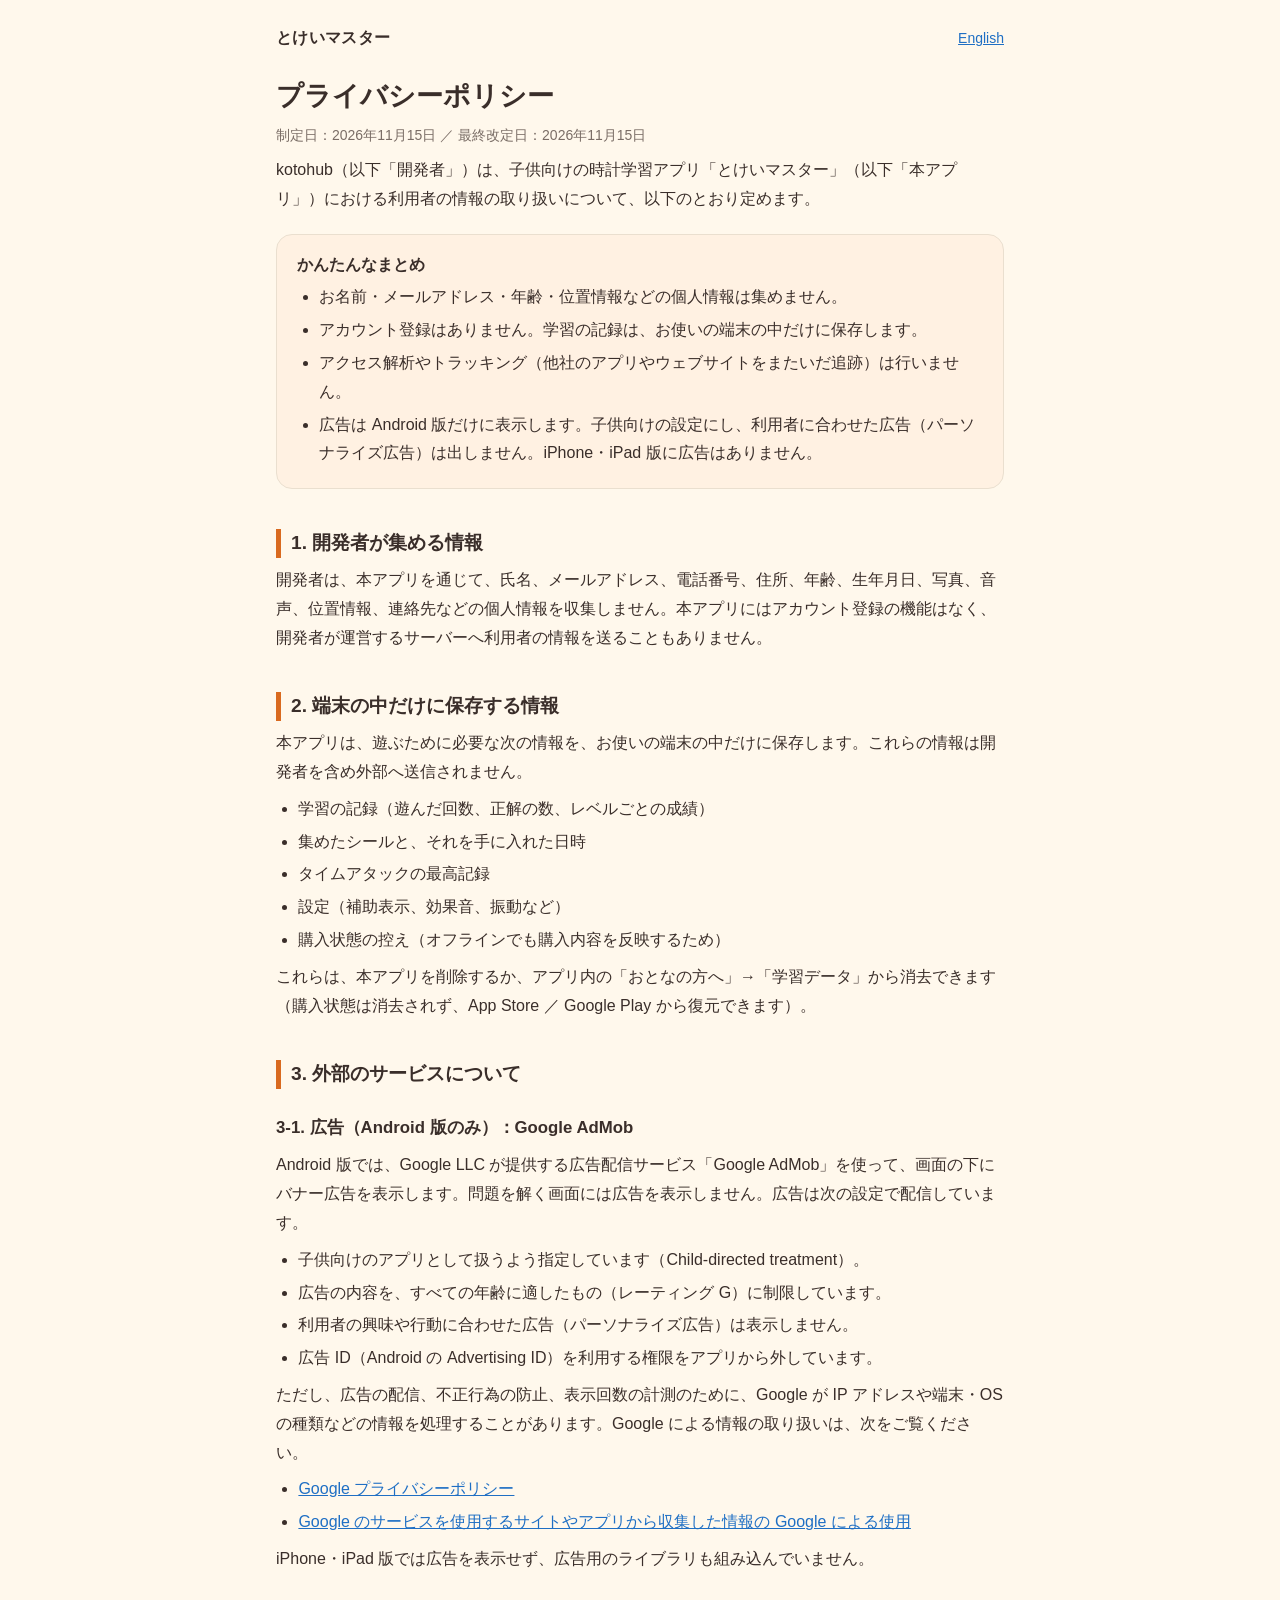
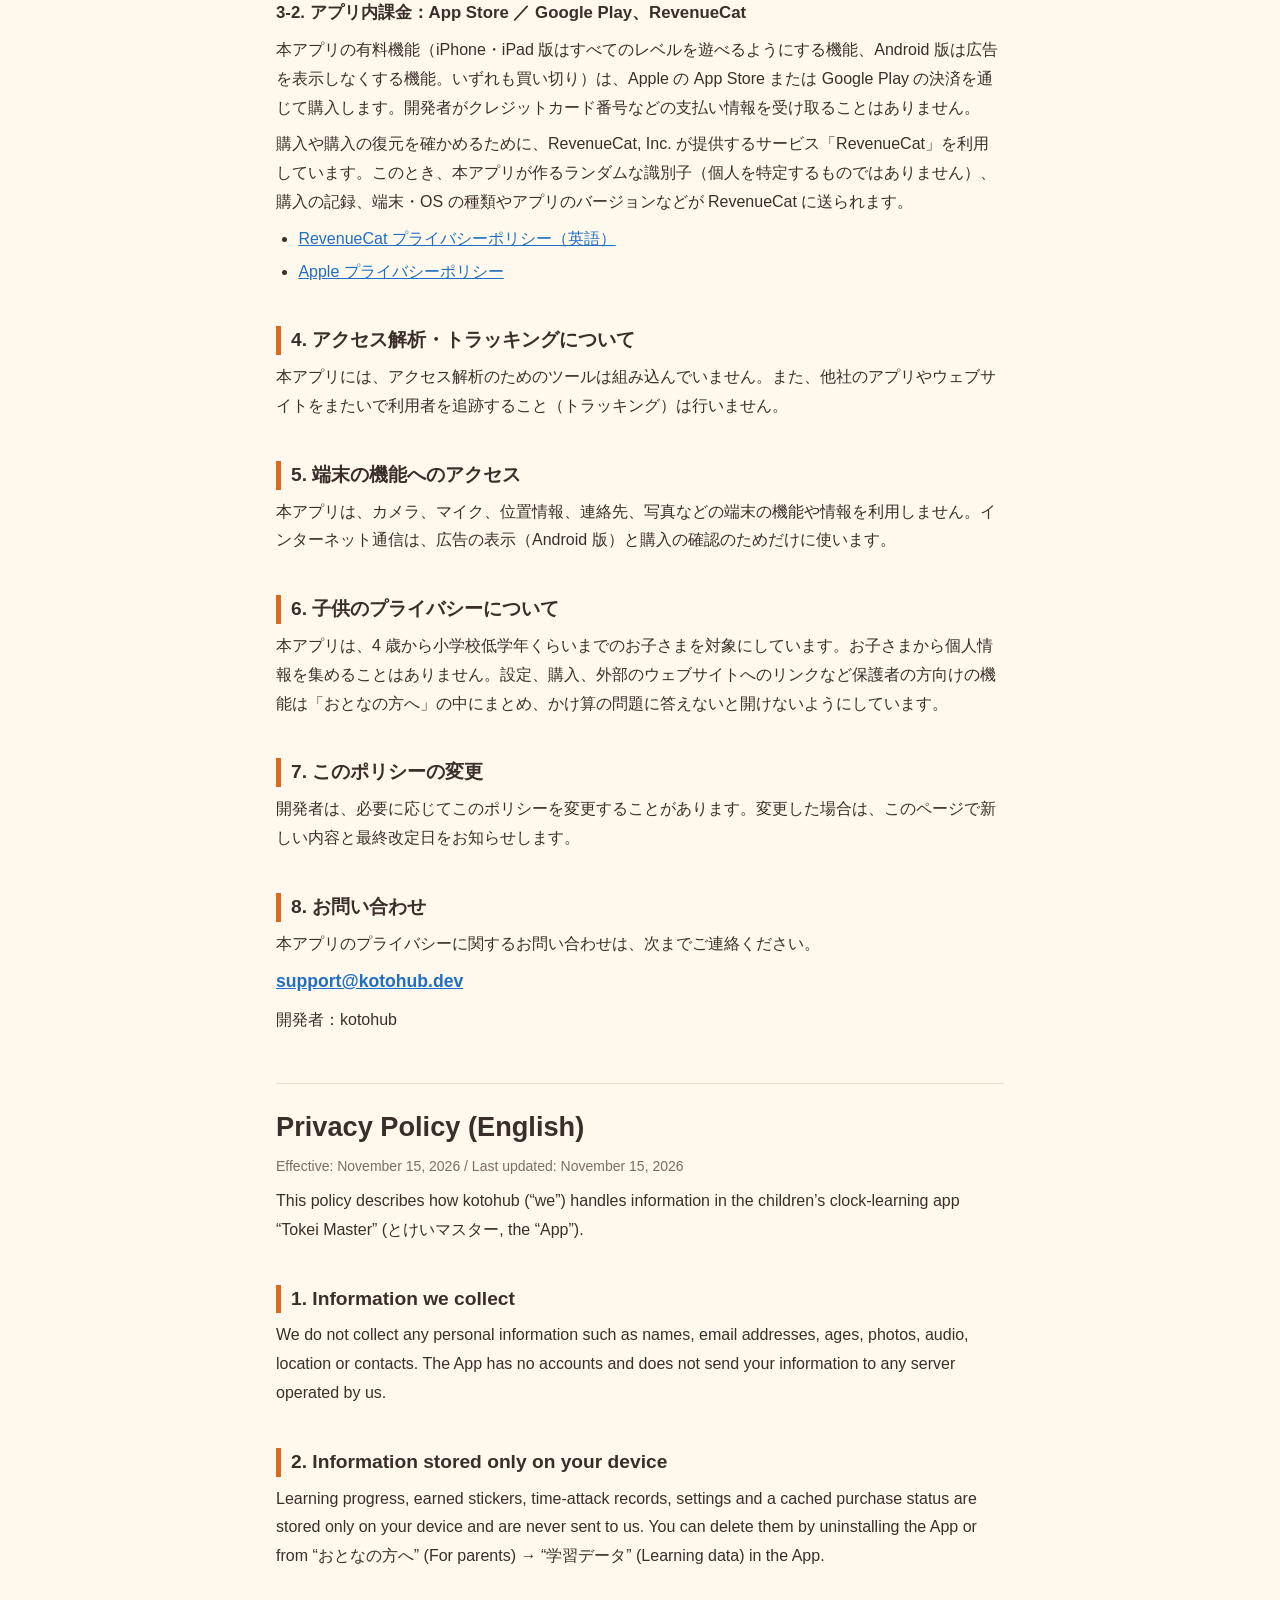
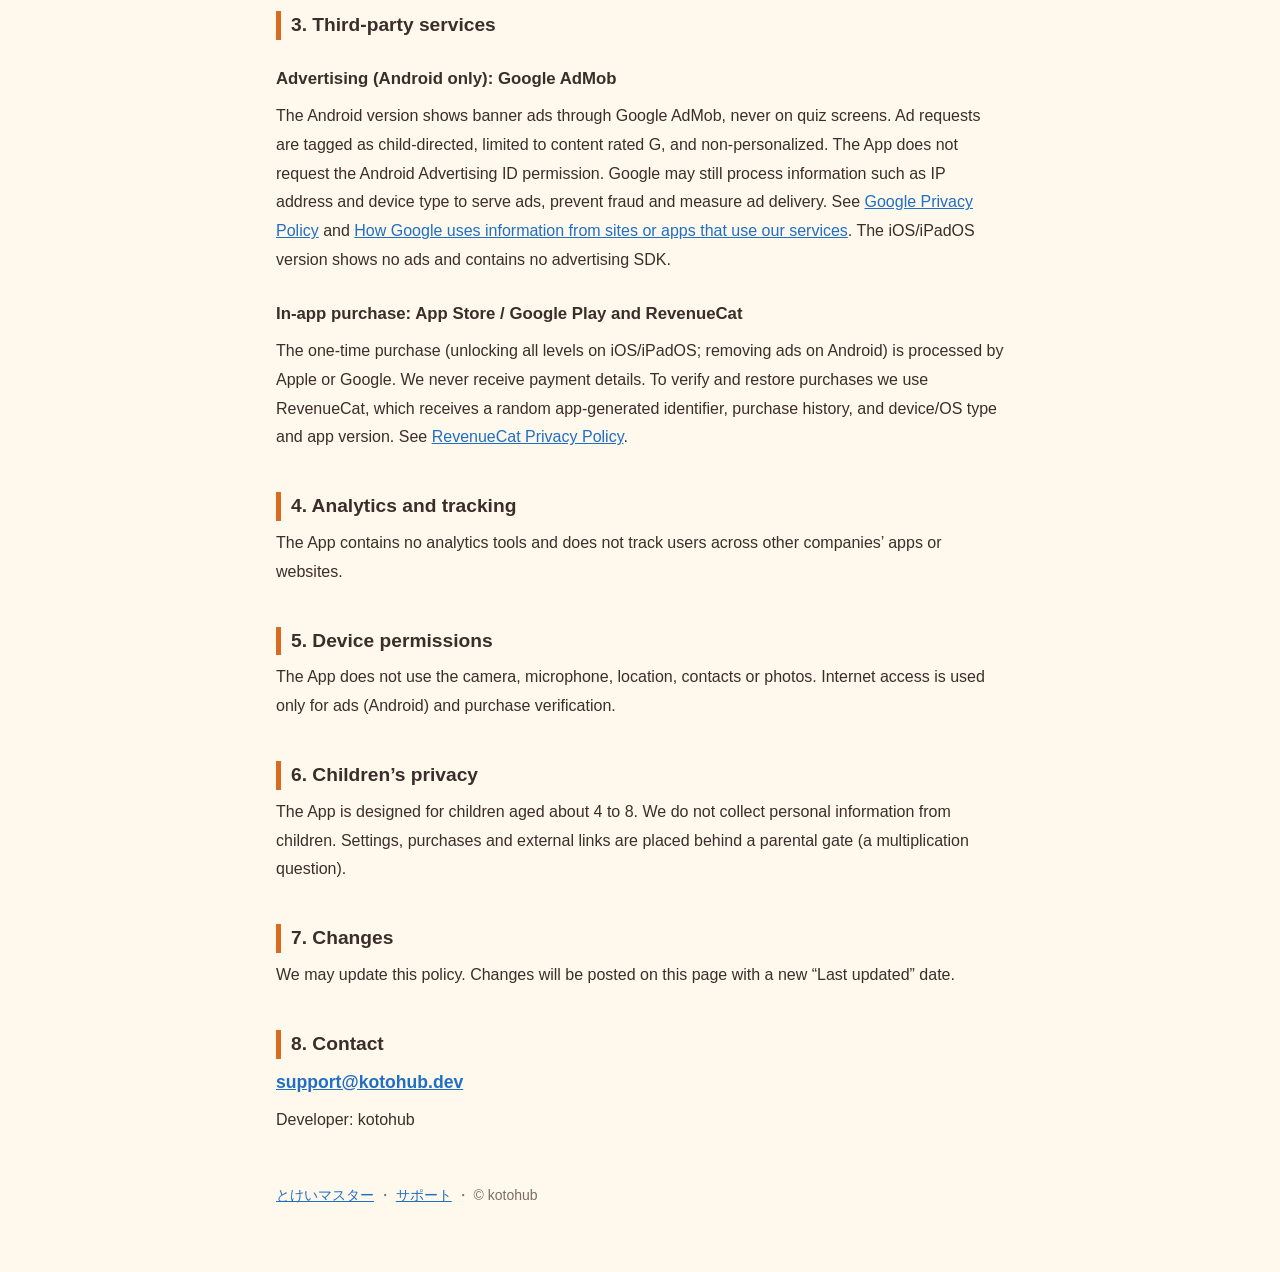
==== tokei-master/privacy/index.html @ db2f3c94 "とけいマスターのプライバシーポリシー・サポートページを追加 Co-Authored-By: Claude Opus 5.5 <noreply@anthropic.com> Claude-Session" ====
<!doctype html>
<html lang="ja">
<head>
<meta charset="utf-8">
<meta name="viewport" content="width=device-width, initial-scale=1">
<title>プライバシーポリシー | とけいマスター</title>
<meta name="description" content="子供向け時計学習アプリ「とけいマスター」のプライバシーポリシーです。">
<link rel="stylesheet" href="/assets/site.css">
</head>
<body>
<div class="wrap">
  <header class="site">
    <a class="brand" href="/tokei-master/">とけいマスター</a>
    <nav class="lang"><a href="#english">English</a></nav>
  </header>

  <main>
    <h1>プライバシーポリシー</h1>
    <p class="meta">制定日：2026年11月15日 ／ 最終改定日：2026年11月15日</p>

    <p>kotohub（以下「開発者」）は、子供向けの時計学習アプリ「とけいマスター」（以下「本アプリ」）における利用者の情報の取り扱いについて、以下のとおり定めます。</p>

    <div class="summary">
      <strong>かんたんなまとめ</strong>
      <ul>
        <li>お名前・メールアドレス・年齢・位置情報などの個人情報は集めません。</li>
        <li>アカウント登録はありません。学習の記録は、お使いの端末の中だけに保存します。</li>
        <li>アクセス解析やトラッキング（他社のアプリやウェブサイトをまたいだ追跡）は行いません。</li>
        <li>広告は Android 版だけに表示します。子供向けの設定にし、利用者に合わせた広告（パーソナライズ広告）は出しません。iPhone・iPad 版に広告はありません。</li>
      </ul>
    </div>

    <h2>1. 開発者が集める情報</h2>
    <p>開発者は、本アプリを通じて、氏名、メールアドレス、電話番号、住所、年齢、生年月日、写真、音声、位置情報、連絡先などの個人情報を収集しません。本アプリにはアカウント登録の機能はなく、開発者が運営するサーバーへ利用者の情報を送ることもありません。</p>

    <h2>2. 端末の中だけに保存する情報</h2>
    <p>本アプリは、遊ぶために必要な次の情報を、お使いの端末の中だけに保存します。これらの情報は開発者を含め外部へ送信されません。</p>
    <ul>
      <li>学習の記録（遊んだ回数、正解の数、レベルごとの成績）</li>
      <li>集めたシールと、それを手に入れた日時</li>
      <li>タイムアタックの最高記録</li>
      <li>設定（補助表示、効果音、振動など）</li>
      <li>購入状態の控え（オフラインでも購入内容を反映するため）</li>
    </ul>
    <p>これらは、本アプリを削除するか、アプリ内の「おとなの方へ」→「学習データ」から消去できます（購入状態は消去されず、App Store ／ Google Play から復元できます）。</p>

    <h2>3. 外部のサービスについて</h2>

    <h3>3-1. 広告（Android 版のみ）：Google AdMob</h3>
    <p>Android 版では、Google LLC が提供する広告配信サービス「Google AdMob」を使って、画面の下にバナー広告を表示します。問題を解く画面には広告を表示しません。広告は次の設定で配信しています。</p>
    <ul>
      <li>子供向けのアプリとして扱うよう指定しています（<span lang="en">Child-directed treatment</span>）。</li>
      <li>広告の内容を、すべての年齢に適したもの（レーティング G）に制限しています。</li>
      <li>利用者の興味や行動に合わせた広告（パーソナライズ広告）は表示しません。</li>
      <li>広告 ID（Android の Advertising ID）を利用する権限をアプリから外しています。</li>
    </ul>
    <p>ただし、広告の配信、不正行為の防止、表示回数の計測のために、Google が IP アドレスや端末・OS の種類などの情報を処理することがあります。Google による情報の取り扱いは、次をご覧ください。</p>
    <ul>
      <li><a href="https://policies.google.com/privacy?hl=ja" rel="noopener">Google プライバシーポリシー</a></li>
      <li><a href="https://policies.google.com/technologies/partner-sites?hl=ja" rel="noopener">Google のサービスを使用するサイトやアプリから収集した情報の Google による使用</a></li>
    </ul>
    <p>iPhone・iPad 版では広告を表示せず、広告用のライブラリも組み込んでいません。</p>

    <h3>3-2. アプリ内課金：App Store ／ Google Play、RevenueCat</h3>
    <p>本アプリの有料機能（iPhone・iPad 版はすべてのレベルを遊べるようにする機能、Android 版は広告を表示しなくする機能。いずれも買い切り）は、Apple の App Store または Google Play の決済を通じて購入します。開発者がクレジットカード番号などの支払い情報を受け取ることはありません。</p>
    <p>購入や購入の復元を確かめるために、RevenueCat, Inc. が提供するサービス「RevenueCat」を利用しています。このとき、本アプリが作るランダムな識別子（個人を特定するものではありません）、購入の記録、端末・OS の種類やアプリのバージョンなどが RevenueCat に送られます。</p>
    <ul>
      <li><a href="https://www.revenuecat.com/privacy/" rel="noopener">RevenueCat プライバシーポリシー（英語）</a></li>
      <li><a href="https://www.apple.com/jp/legal/privacy/" rel="noopener">Apple プライバシーポリシー</a></li>
    </ul>

    <h2>4. アクセス解析・トラッキングについて</h2>
    <p>本アプリには、アクセス解析のためのツールは組み込んでいません。また、他社のアプリやウェブサイトをまたいで利用者を追跡すること（トラッキング）は行いません。</p>

    <h2>5. 端末の機能へのアクセス</h2>
    <p>本アプリは、カメラ、マイク、位置情報、連絡先、写真などの端末の機能や情報を利用しません。インターネット通信は、広告の表示（Android 版）と購入の確認のためだけに使います。</p>

    <h2>6. 子供のプライバシーについて</h2>
    <p>本アプリは、4 歳から小学校低学年くらいまでのお子さまを対象にしています。お子さまから個人情報を集めることはありません。設定、購入、外部のウェブサイトへのリンクなど保護者の方向けの機能は「おとなの方へ」の中にまとめ、かけ算の問題に答えないと開けないようにしています。</p>

    <h2>7. このポリシーの変更</h2>
    <p>開発者は、必要に応じてこのポリシーを変更することがあります。変更した場合は、このページで新しい内容と最終改定日をお知らせします。</p>

    <h2>8. お問い合わせ</h2>
    <p>本アプリのプライバシーに関するお問い合わせは、次までご連絡ください。</p>
    <p class="contact"><a href="mailto:support@kotohub.dev">support@kotohub.dev</a></p>
    <p>開発者：kotohub</p>

    <hr>

    <section id="english" lang="en">
      <h1>Privacy Policy (English)</h1>
      <p class="meta">Effective: November 15, 2026 / Last updated: November 15, 2026</p>
      <p>This policy describes how kotohub (“we”) handles information in the children’s clock-learning app “Tokei Master” (とけいマスター, the “App”).</p>

      <h2>1. Information we collect</h2>
      <p>We do not collect any personal information such as names, email addresses, ages, photos, audio, location or contacts. The App has no accounts and does not send your information to any server operated by us.</p>

      <h2>2. Information stored only on your device</h2>
      <p>Learning progress, earned stickers, time-attack records, settings and a cached purchase status are stored only on your device and are never sent to us. You can delete them by uninstalling the App or from “おとなの方へ” (For parents) → “学習データ” (Learning data) in the App.</p>

      <h2>3. Third-party services</h2>
      <h3>Advertising (Android only): Google AdMob</h3>
      <p>The Android version shows banner ads through Google AdMob, never on quiz screens. Ad requests are tagged as child-directed, limited to content rated G, and non-personalized. The App does not request the Android Advertising ID permission. Google may still process information such as IP address and device type to serve ads, prevent fraud and measure ad delivery. See <a href="https://policies.google.com/privacy" rel="noopener">Google Privacy Policy</a> and <a href="https://policies.google.com/technologies/partner-sites" rel="noopener">How Google uses information from sites or apps that use our services</a>. The iOS/iPadOS version shows no ads and contains no advertising SDK.</p>
      <h3>In-app purchase: App Store / Google Play and RevenueCat</h3>
      <p>The one-time purchase (unlocking all levels on iOS/iPadOS; removing ads on Android) is processed by Apple or Google. We never receive payment details. To verify and restore purchases we use RevenueCat, which receives a random app-generated identifier, purchase history, and device/OS type and app version. See <a href="https://www.revenuecat.com/privacy/" rel="noopener">RevenueCat Privacy Policy</a>.</p>

      <h2>4. Analytics and tracking</h2>
      <p>The App contains no analytics tools and does not track users across other companies’ apps or websites.</p>

      <h2>5. Device permissions</h2>
      <p>The App does not use the camera, microphone, location, contacts or photos. Internet access is used only for ads (Android) and purchase verification.</p>

      <h2>6. Children’s privacy</h2>
      <p>The App is designed for children aged about 4 to 8. We do not collect personal information from children. Settings, purchases and external links are placed behind a parental gate (a multiplication question).</p>

      <h2>7. Changes</h2>
      <p>We may update this policy. Changes will be posted on this page with a new “Last updated” date.</p>

      <h2>8. Contact</h2>
      <p class="contact"><a href="mailto:support@kotohub.dev">support@kotohub.dev</a></p>
      <p>Developer: kotohub</p>
    </section>
  </main>

  <footer class="site">
    <a href="/tokei-master/">とけいマスター</a> ・ <a href="/tokei-master/support/">サポート</a> ・ © kotohub
  </footer>
</div>
</body>
</html>
---- assets/site.css ----
:root {
  --bg: #fff8ec;
  --card: #ffffff;
  --text: #3a2e2a;
  --muted: #7a6d66;
  --border: #eadfcf;
  --accent: #d96a1f;
  --accent-soft: #fff1e2;
  --link: #1f6fc4;
  color-scheme: light;
}

@media (prefers-color-scheme: dark) {
  :root {
    --bg: #1d1916;
    --card: #27221e;
    --text: #f2ebe6;
    --muted: #b8aca4;
    --border: #3d3530;
    --accent: #ffa064;
    --accent-soft: #3a2a1f;
    --link: #8cc3ff;
    color-scheme: dark;
  }
}

* { box-sizing: border-box; }

body {
  margin: 0;
  background: var(--bg);
  color: var(--text);
  font-family: -apple-system, BlinkMacSystemFont, "Hiragino Sans", "Hiragino Kaku Gothic ProN",
    "Noto Sans JP", "Yu Gothic", Meiryo, sans-serif;
  font-size: 16px;
  line-height: 1.8;
  -webkit-text-size-adjust: 100%;
}

.wrap {
  max-width: 760px;
  margin: 0 auto;
  padding: 24px 16px 64px;
}

header.site {
  display: flex;
  align-items: center;
  justify-content: space-between;
  gap: 12px;
  flex-wrap: wrap;
  margin-bottom: 24px;
}

header.site a.brand {
  font-weight: 800;
  color: var(--text);
  text-decoration: none;
  letter-spacing: 0.02em;
}

nav.lang a, nav.crumbs a { font-size: 14px; }

h1 { font-size: 1.7rem; line-height: 1.4; margin: 0 0 8px; }
h2 {
  font-size: 1.2rem;
  line-height: 1.5;
  margin: 40px 0 8px;
  padding-left: 10px;
  border-left: 5px solid var(--accent);
}
h3 { font-size: 1.05rem; margin: 24px 0 4px; }

p, ul, ol, dl { margin: 8px 0; }
ul, ol { padding-left: 1.4em; }
li { margin: 4px 0; }

a { color: var(--link); }

.meta { color: var(--muted); font-size: 14px; }

.summary {
  background: var(--accent-soft);
  border: 1px solid var(--border);
  border-radius: 16px;
  padding: 16px 20px;
  margin: 20px 0;
}
.summary ul { margin: 4px 0; }

.card {
  background: var(--card);
  border: 1px solid var(--border);
  border-radius: 16px;
  padding: 16px 20px;
  margin: 12px 0;
}

details.faq {
  background: var(--card);
  border: 1px solid var(--border);
  border-radius: 14px;
  padding: 12px 16px;
  margin: 10px 0;
}
details.faq summary { font-weight: 700; cursor: pointer; }
details.faq[open] summary { margin-bottom: 6px; }

.contact {
  font-size: 1.1rem;
  font-weight: 700;
  word-break: break-all;
}

.table-wrap { overflow-x: auto; }
table { border-collapse: collapse; width: 100%; margin: 8px 0; font-size: 15px; }
th, td { border: 1px solid var(--border); padding: 8px 10px; text-align: left; vertical-align: top; }
th { background: var(--accent-soft); white-space: nowrap; }

hr { border: 0; border-top: 1px solid var(--border); margin: 48px 0 24px; }

footer.site { margin-top: 48px; color: var(--muted); font-size: 14px; }
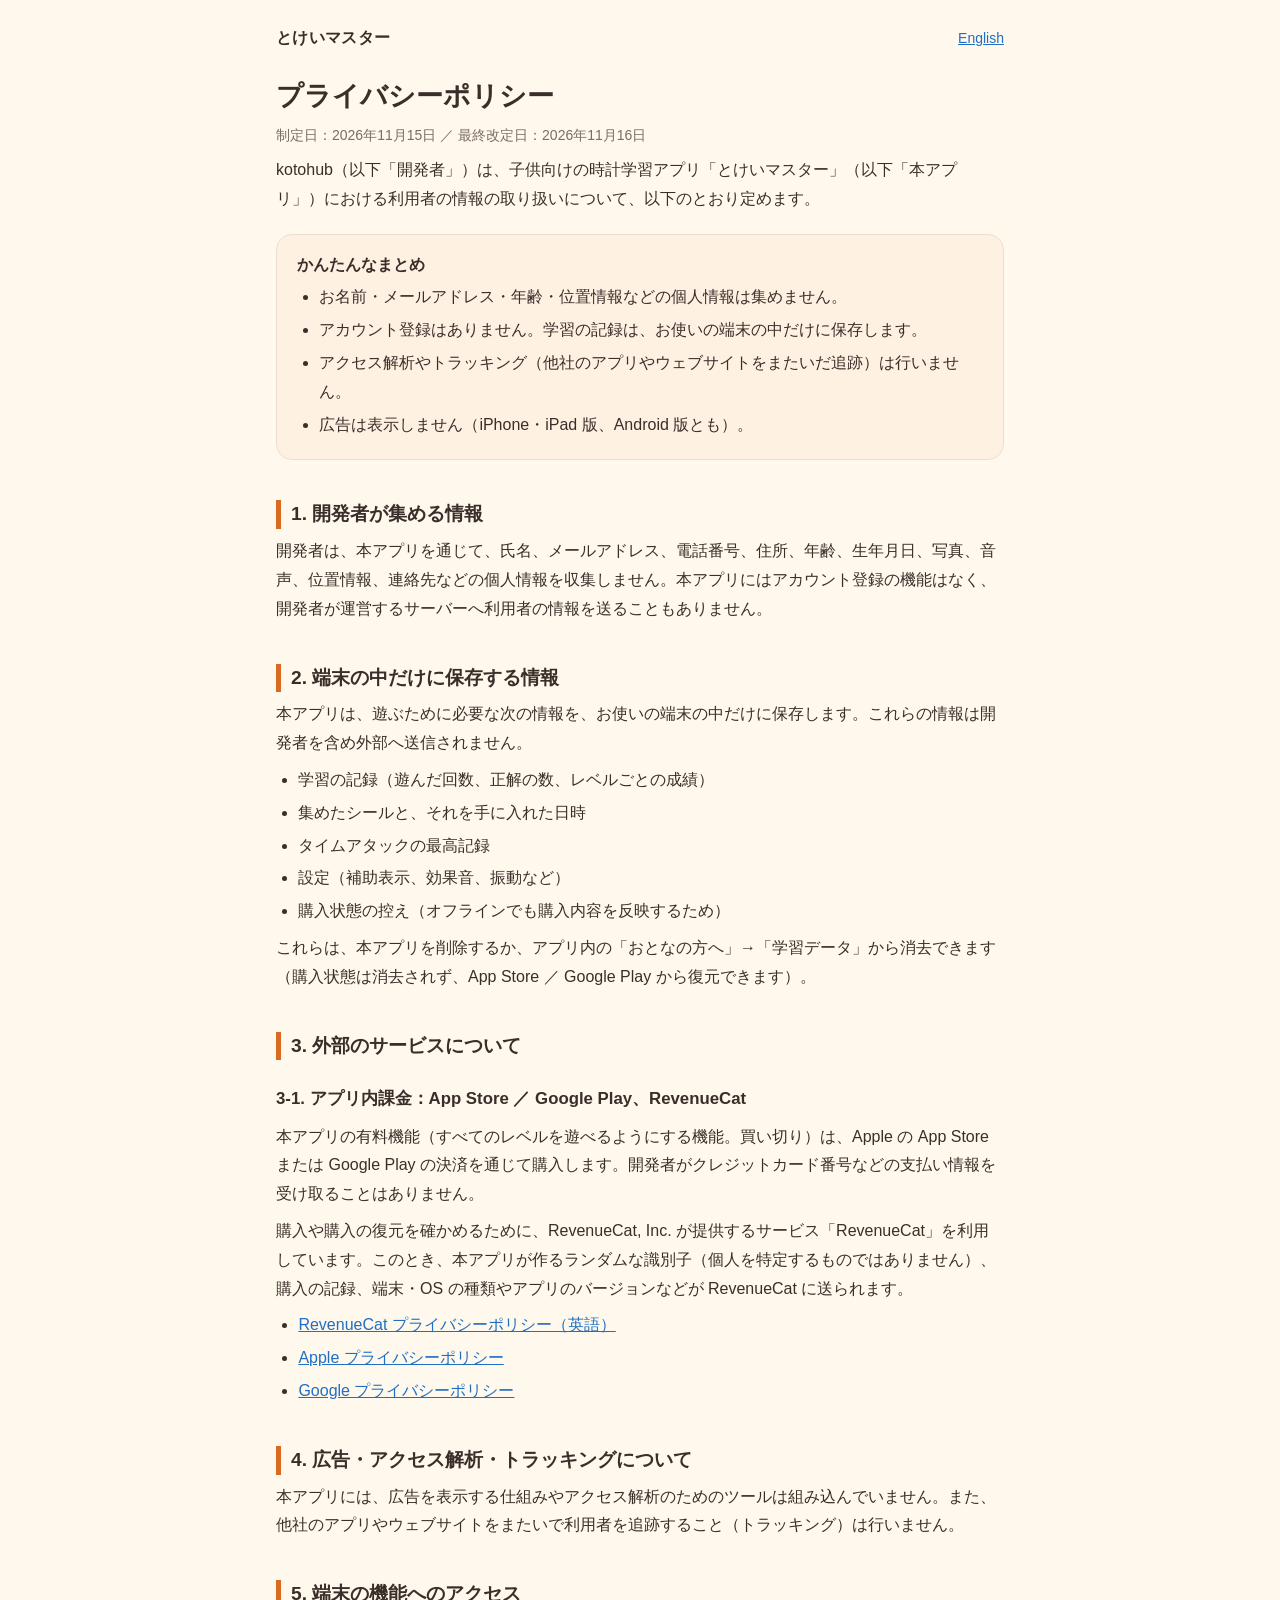
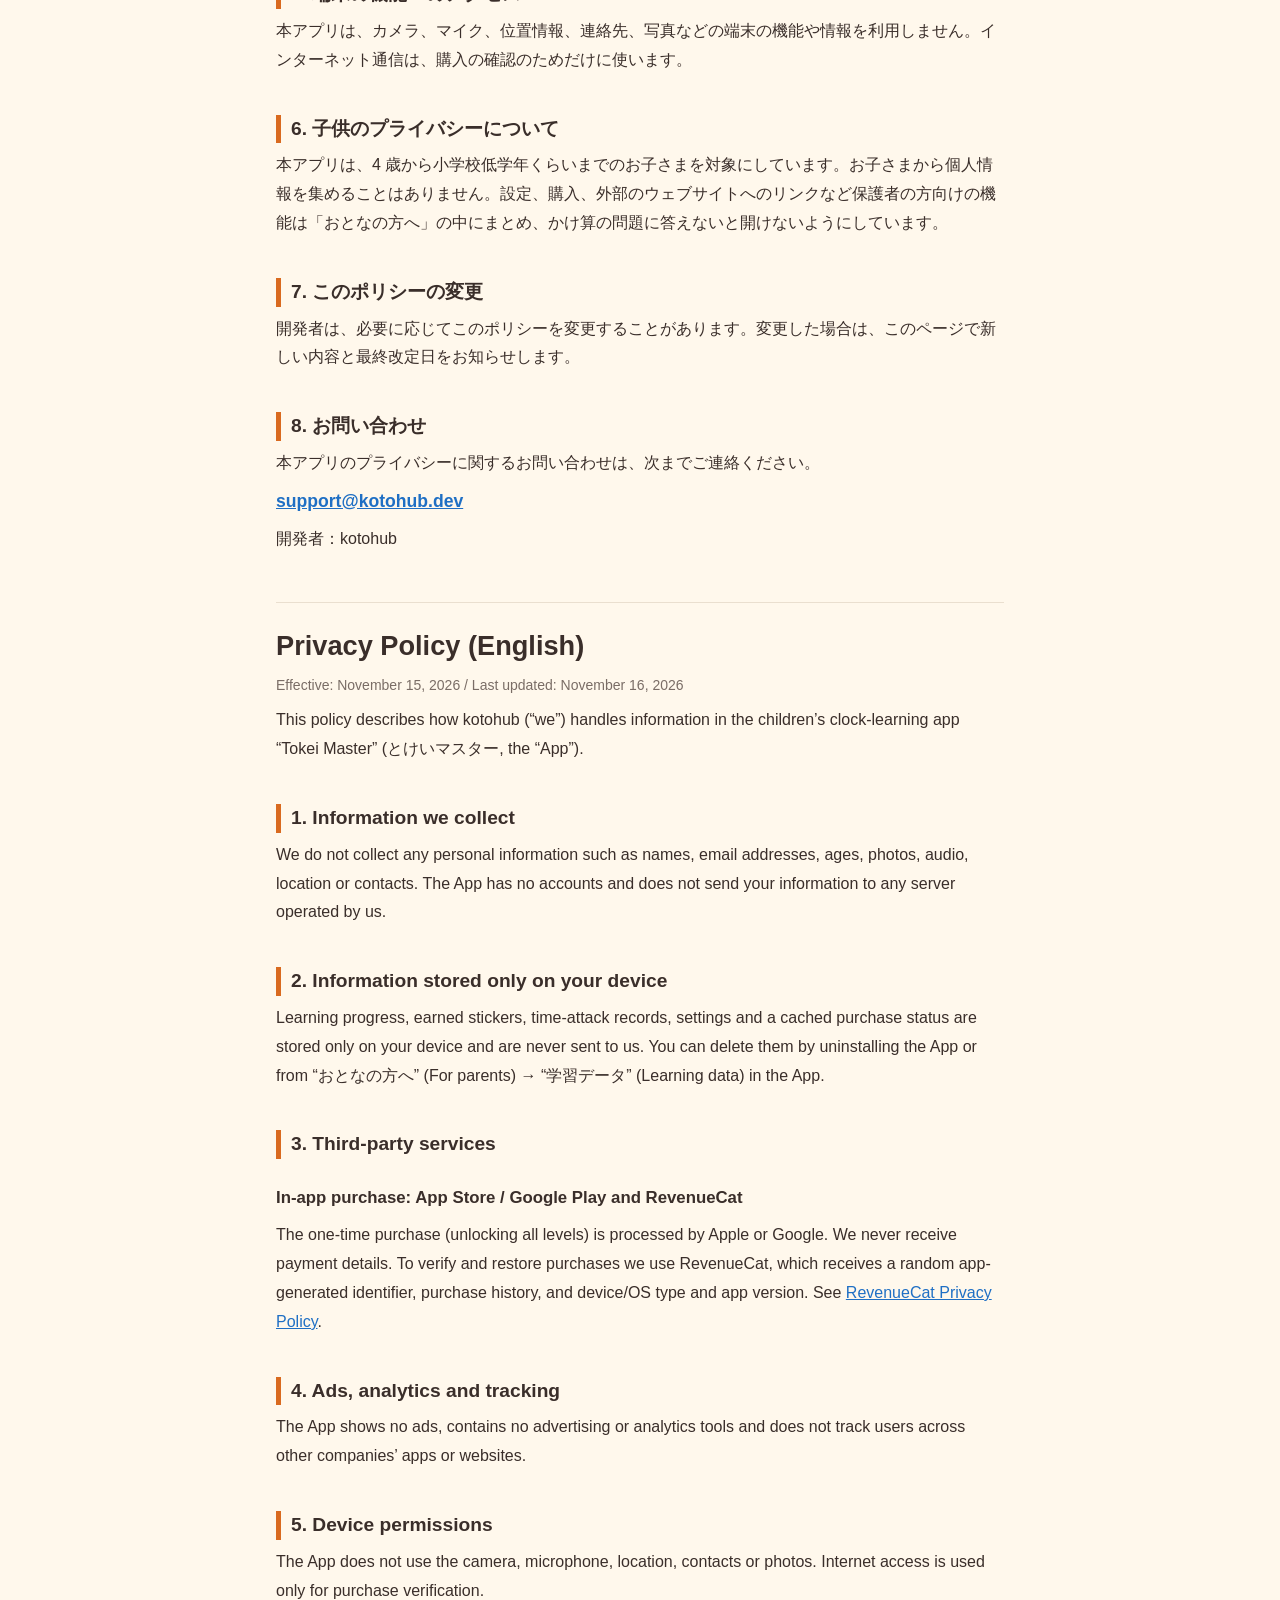
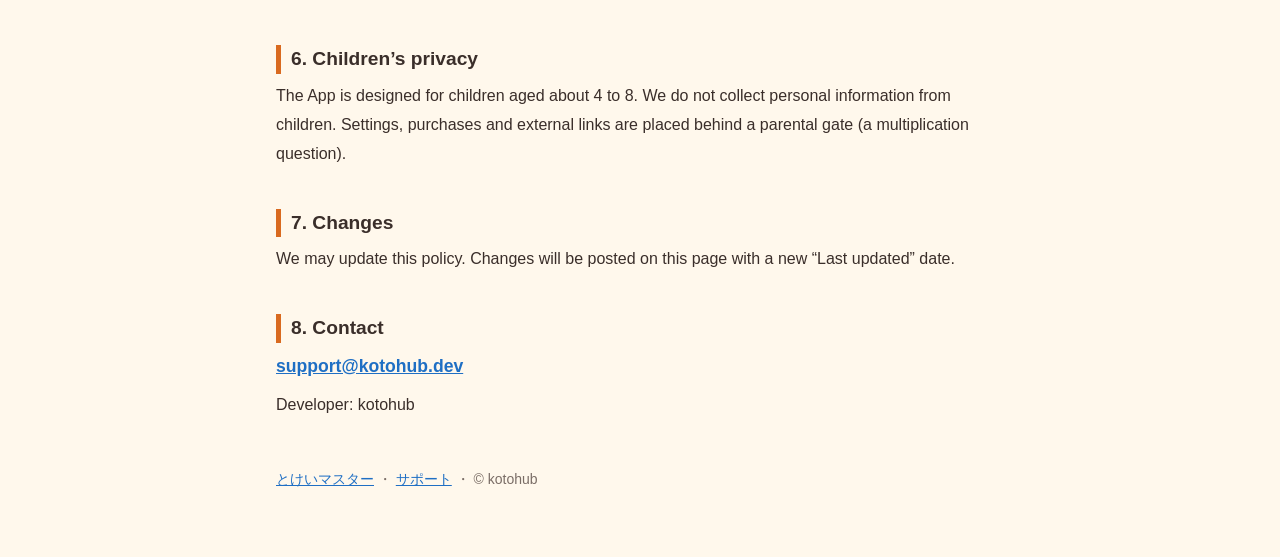
==== commit f52a709f: "広告の廃止に合わせてプライバシーポリシーとサポートを更新 - AdMob の項目を削除し、両 OS とも広告なしと明記（最終改定日 2026-11-16） - サポートの「有料の機能」を両 OS 共通" ====
--- a/tokei-master/privacy/index.html
+++ b/tokei-master/privacy/index.html
@@ -16,7 +16,7 @@
 
   <main>
     <h1>プライバシーポリシー</h1>
-    <p class="meta">制定日：2026年11月15日 ／ 最終改定日：2026年11月15日</p>
+    <p class="meta">制定日：2026年11月15日 ／ 最終改定日：2026年11月16日</p>
 
     <p>kotohub（以下「開発者」）は、子供向けの時計学習アプリ「とけいマスター」（以下「本アプリ」）における利用者の情報の取り扱いについて、以下のとおり定めます。</p>
 
@@ -26,7 +26,7 @@
         <li>お名前・メールアドレス・年齢・位置情報などの個人情報は集めません。</li>
         <li>アカウント登録はありません。学習の記録は、お使いの端末の中だけに保存します。</li>
         <li>アクセス解析やトラッキング（他社のアプリやウェブサイトをまたいだ追跡）は行いません。</li>
-        <li>広告は Android 版だけに表示します。子供向けの設定にし、利用者に合わせた広告（パーソナライズ広告）は出しません。iPhone・iPad 版に広告はありません。</li>
+        <li>広告は表示しません（iPhone・iPad 版、Android 版とも）。</li>
       </ul>
     </div>
 
@@ -46,34 +46,20 @@
 
     <h2>3. 外部のサービスについて</h2>
 
-    <h3>3-1. 広告（Android 版のみ）：Google AdMob</h3>
-    <p>Android 版では、Google LLC が提供する広告配信サービス「Google AdMob」を使って、画面の下にバナー広告を表示します。問題を解く画面には広告を表示しません。広告は次の設定で配信しています。</p>
-    <ul>
-      <li>子供向けのアプリとして扱うよう指定しています（<span lang="en">Child-directed treatment</span>）。</li>
-      <li>広告の内容を、すべての年齢に適したもの（レーティング G）に制限しています。</li>
-      <li>利用者の興味や行動に合わせた広告（パーソナライズ広告）は表示しません。</li>
-      <li>広告 ID（Android の Advertising ID）を利用する権限をアプリから外しています。</li>
-    </ul>
-    <p>ただし、広告の配信、不正行為の防止、表示回数の計測のために、Google が IP アドレスや端末・OS の種類などの情報を処理することがあります。Google による情報の取り扱いは、次をご覧ください。</p>
-    <ul>
-      <li><a href="https://policies.google.com/privacy?hl=ja" rel="noopener">Google プライバシーポリシー</a></li>
-      <li><a href="https://policies.google.com/technologies/partner-sites?hl=ja" rel="noopener">Google のサービスを使用するサイトやアプリから収集した情報の Google による使用</a></li>
-    </ul>
-    <p>iPhone・iPad 版では広告を表示せず、広告用のライブラリも組み込んでいません。</p>
-
-    <h3>3-2. アプリ内課金：App Store ／ Google Play、RevenueCat</h3>
-    <p>本アプリの有料機能（iPhone・iPad 版はすべてのレベルを遊べるようにする機能、Android 版は広告を表示しなくする機能。いずれも買い切り）は、Apple の App Store または Google Play の決済を通じて購入します。開発者がクレジットカード番号などの支払い情報を受け取ることはありません。</p>
+    <h3>3-1. アプリ内課金：App Store ／ Google Play、RevenueCat</h3>
+    <p>本アプリの有料機能（すべてのレベルを遊べるようにする機能。買い切り）は、Apple の App Store または Google Play の決済を通じて購入します。開発者がクレジットカード番号などの支払い情報を受け取ることはありません。</p>
     <p>購入や購入の復元を確かめるために、RevenueCat, Inc. が提供するサービス「RevenueCat」を利用しています。このとき、本アプリが作るランダムな識別子（個人を特定するものではありません）、購入の記録、端末・OS の種類やアプリのバージョンなどが RevenueCat に送られます。</p>
     <ul>
       <li><a href="https://www.revenuecat.com/privacy/" rel="noopener">RevenueCat プライバシーポリシー（英語）</a></li>
       <li><a href="https://www.apple.com/jp/legal/privacy/" rel="noopener">Apple プライバシーポリシー</a></li>
+      <li><a href="https://policies.google.com/privacy?hl=ja" rel="noopener">Google プライバシーポリシー</a></li>
     </ul>
 
-    <h2>4. アクセス解析・トラッキングについて</h2>
-    <p>本アプリには、アクセス解析のためのツールは組み込んでいません。また、他社のアプリやウェブサイトをまたいで利用者を追跡すること（トラッキング）は行いません。</p>
+    <h2>4. 広告・アクセス解析・トラッキングについて</h2>
+    <p>本アプリには、広告を表示する仕組みやアクセス解析のためのツールは組み込んでいません。また、他社のアプリやウェブサイトをまたいで利用者を追跡すること（トラッキング）は行いません。</p>
 
     <h2>5. 端末の機能へのアクセス</h2>
-    <p>本アプリは、カメラ、マイク、位置情報、連絡先、写真などの端末の機能や情報を利用しません。インターネット通信は、広告の表示（Android 版）と購入の確認のためだけに使います。</p>
+    <p>本アプリは、カメラ、マイク、位置情報、連絡先、写真などの端末の機能や情報を利用しません。インターネット通信は、購入の確認のためだけに使います。</p>
 
     <h2>6. 子供のプライバシーについて</h2>
     <p>本アプリは、4 歳から小学校低学年くらいまでのお子さまを対象にしています。お子さまから個人情報を集めることはありません。設定、購入、外部のウェブサイトへのリンクなど保護者の方向けの機能は「おとなの方へ」の中にまとめ、かけ算の問題に答えないと開けないようにしています。</p>
@@ -90,7 +76,7 @@
 
     <section id="english" lang="en">
       <h1>Privacy Policy (English)</h1>
-      <p class="meta">Effective: November 15, 2026 / Last updated: November 15, 2026</p>
+      <p class="meta">Effective: November 15, 2026 / Last updated: November 16, 2026</p>
       <p>This policy describes how kotohub (“we”) handles information in the children’s clock-learning app “Tokei Master” (とけいマスター, the “App”).</p>
 
       <h2>1. Information we collect</h2>
@@ -100,16 +86,14 @@
       <p>Learning progress, earned stickers, time-attack records, settings and a cached purchase status are stored only on your device and are never sent to us. You can delete them by uninstalling the App or from “おとなの方へ” (For parents) → “学習データ” (Learning data) in the App.</p>
 
       <h2>3. Third-party services</h2>
-      <h3>Advertising (Android only): Google AdMob</h3>
-      <p>The Android version shows banner ads through Google AdMob, never on quiz screens. Ad requests are tagged as child-directed, limited to content rated G, and non-personalized. The App does not request the Android Advertising ID permission. Google may still process information such as IP address and device type to serve ads, prevent fraud and measure ad delivery. See <a href="https://policies.google.com/privacy" rel="noopener">Google Privacy Policy</a> and <a href="https://policies.google.com/technologies/partner-sites" rel="noopener">How Google uses information from sites or apps that use our services</a>. The iOS/iPadOS version shows no ads and contains no advertising SDK.</p>
       <h3>In-app purchase: App Store / Google Play and RevenueCat</h3>
-      <p>The one-time purchase (unlocking all levels on iOS/iPadOS; removing ads on Android) is processed by Apple or Google. We never receive payment details. To verify and restore purchases we use RevenueCat, which receives a random app-generated identifier, purchase history, and device/OS type and app version. See <a href="https://www.revenuecat.com/privacy/" rel="noopener">RevenueCat Privacy Policy</a>.</p>
+      <p>The one-time purchase (unlocking all levels) is processed by Apple or Google. We never receive payment details. To verify and restore purchases we use RevenueCat, which receives a random app-generated identifier, purchase history, and device/OS type and app version. See <a href="https://www.revenuecat.com/privacy/" rel="noopener">RevenueCat Privacy Policy</a>.</p>
 
-      <h2>4. Analytics and tracking</h2>
-      <p>The App contains no analytics tools and does not track users across other companies’ apps or websites.</p>
+      <h2>4. Ads, analytics and tracking</h2>
+      <p>The App shows no ads, contains no advertising or analytics tools and does not track users across other companies’ apps or websites.</p>
 
       <h2>5. Device permissions</h2>
-      <p>The App does not use the camera, microphone, location, contacts or photos. Internet access is used only for ads (Android) and purchase verification.</p>
+      <p>The App does not use the camera, microphone, location, contacts or photos. Internet access is used only for purchase verification.</p>
 
       <h2>6. Children’s privacy</h2>
       <p>The App is designed for children aged about 4 to 8. We do not collect personal information from children. Settings, purchases and external links are placed behind a parental gate (a multiplication question).</p>
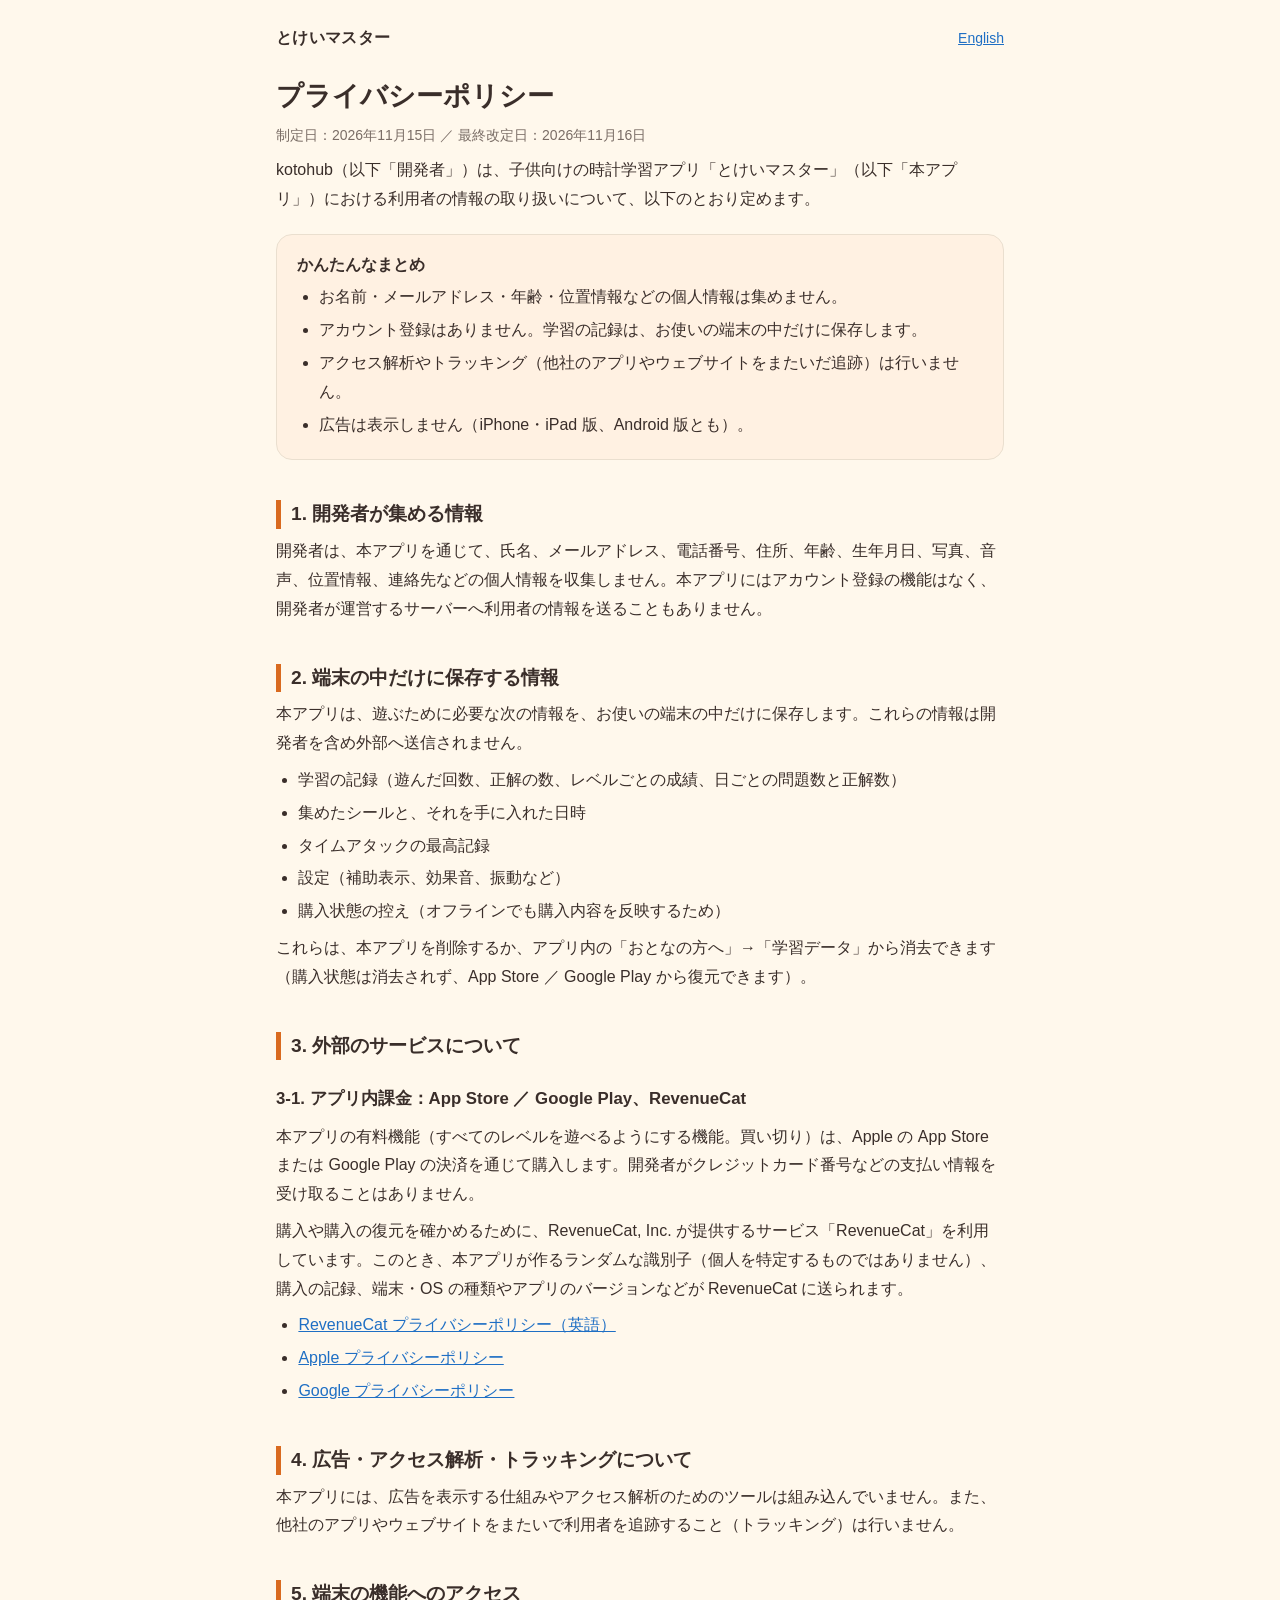
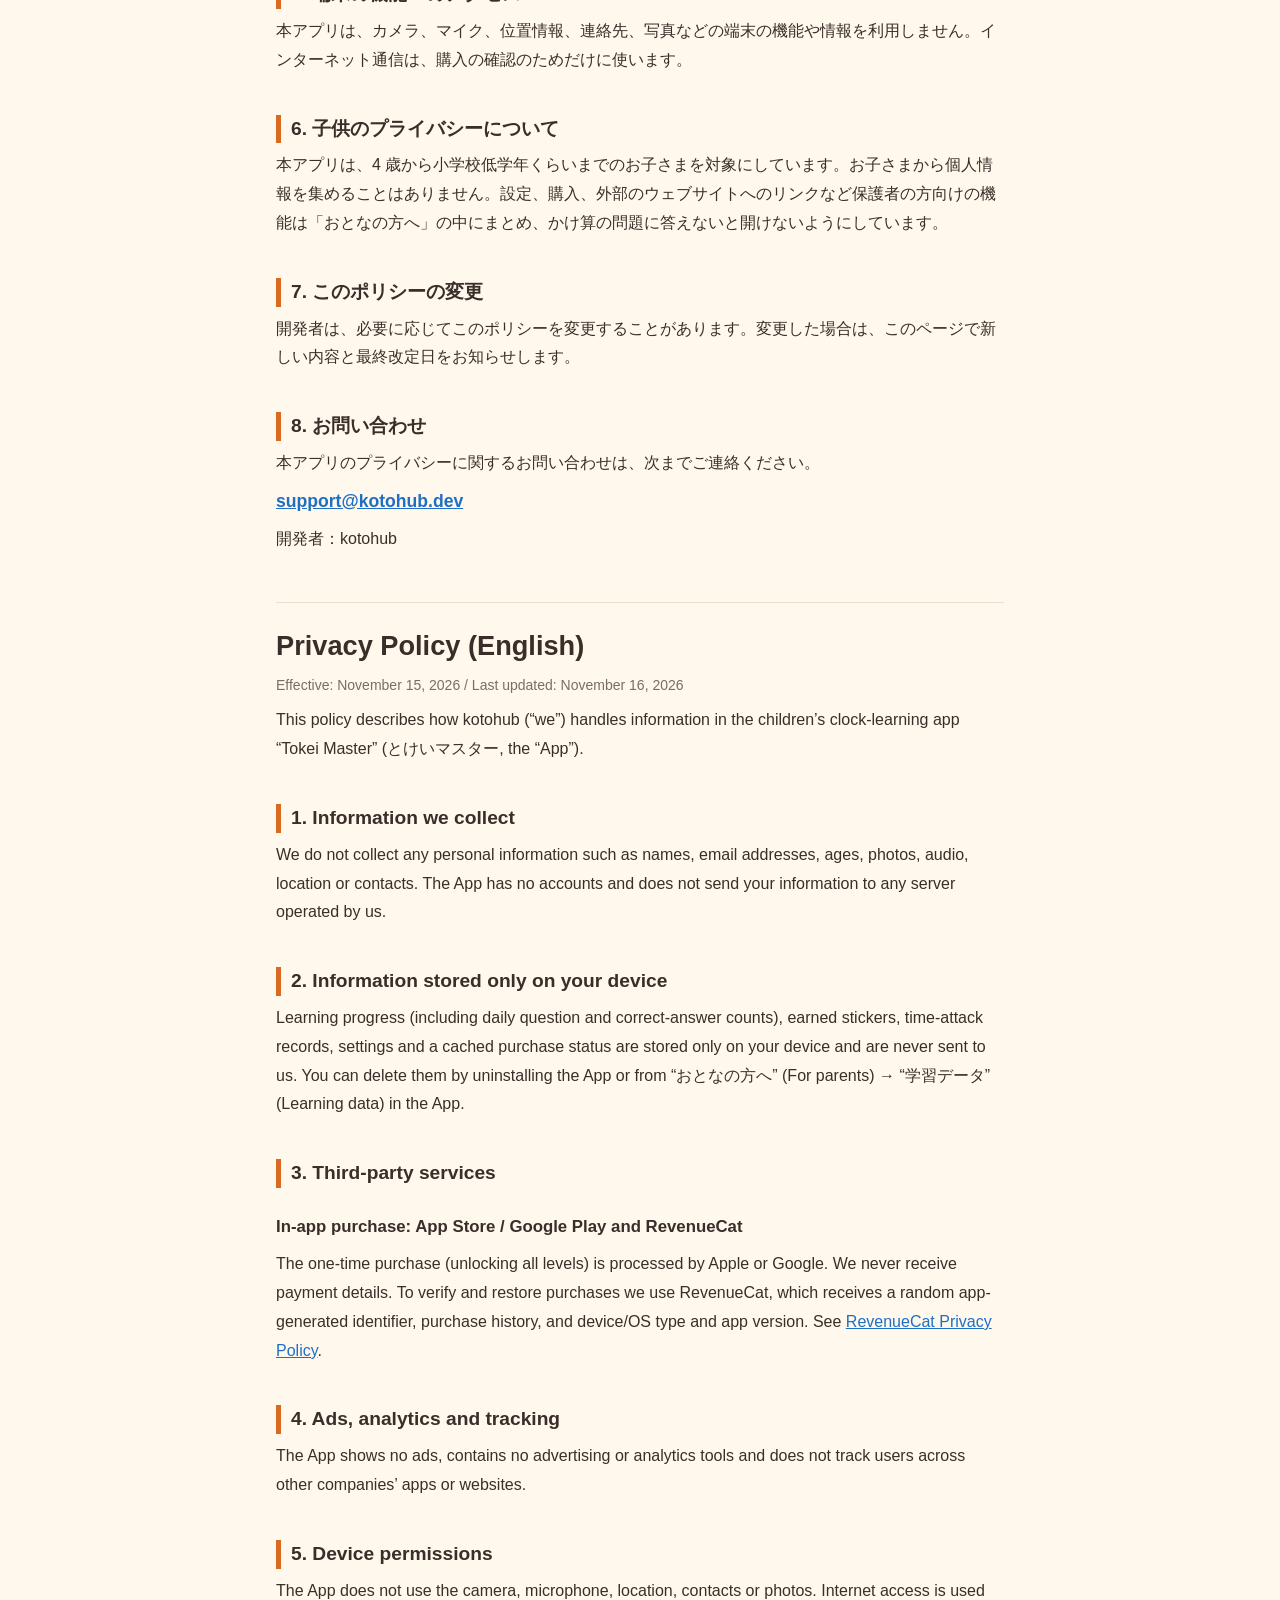
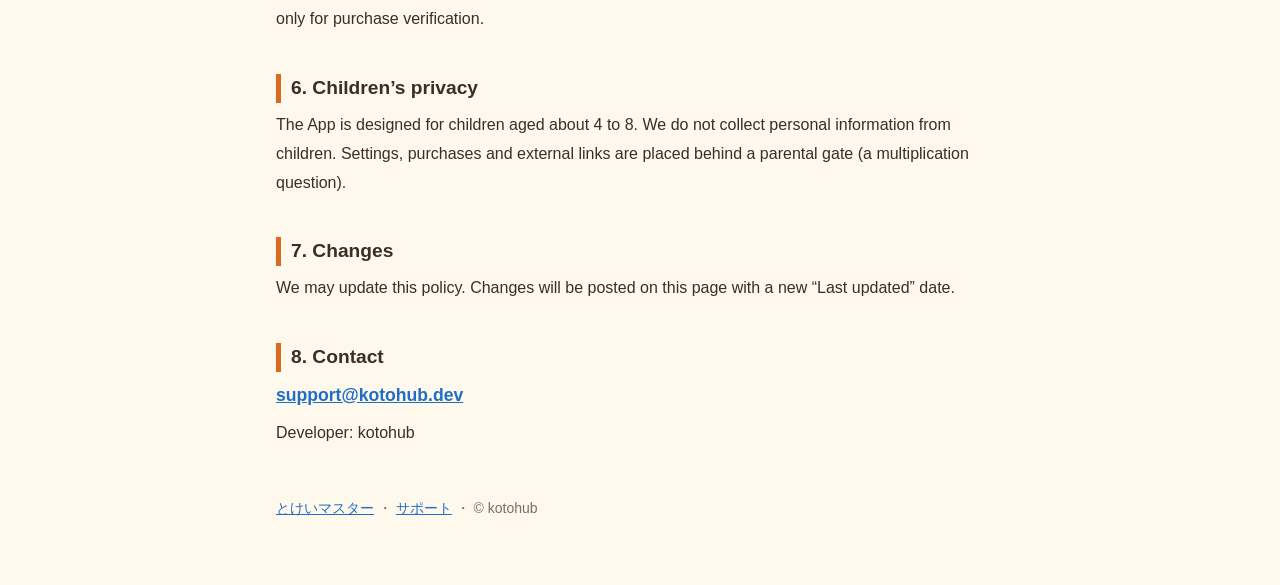
==== commit 94f7a6bc: "がんばりの記録に合わせてプライバシーポリシーとサポートを更新 - 端末に保存する情報に日ごとの問題数・正解数を追記 - サポートに「練習の様子を確認したい」を追加  Co-Authored-By: C" ====
--- a/tokei-master/privacy/index.html
+++ b/tokei-master/privacy/index.html
@@ -36,7 +36,7 @@
     <h2>2. 端末の中だけに保存する情報</h2>
     <p>本アプリは、遊ぶために必要な次の情報を、お使いの端末の中だけに保存します。これらの情報は開発者を含め外部へ送信されません。</p>
     <ul>
-      <li>学習の記録（遊んだ回数、正解の数、レベルごとの成績）</li>
+      <li>学習の記録（遊んだ回数、正解の数、レベルごとの成績、日ごとの問題数と正解数）</li>
       <li>集めたシールと、それを手に入れた日時</li>
       <li>タイムアタックの最高記録</li>
       <li>設定（補助表示、効果音、振動など）</li>
@@ -83,7 +83,7 @@
       <p>We do not collect any personal information such as names, email addresses, ages, photos, audio, location or contacts. The App has no accounts and does not send your information to any server operated by us.</p>
 
       <h2>2. Information stored only on your device</h2>
-      <p>Learning progress, earned stickers, time-attack records, settings and a cached purchase status are stored only on your device and are never sent to us. You can delete them by uninstalling the App or from “おとなの方へ” (For parents) → “学習データ” (Learning data) in the App.</p>
+      <p>Learning progress (including daily question and correct-answer counts), earned stickers, time-attack records, settings and a cached purchase status are stored only on your device and are never sent to us. You can delete them by uninstalling the App or from “おとなの方へ” (For parents) → “学習データ” (Learning data) in the App.</p>
 
       <h2>3. Third-party services</h2>
       <h3>In-app purchase: App Store / Google Play and RevenueCat</h3>
